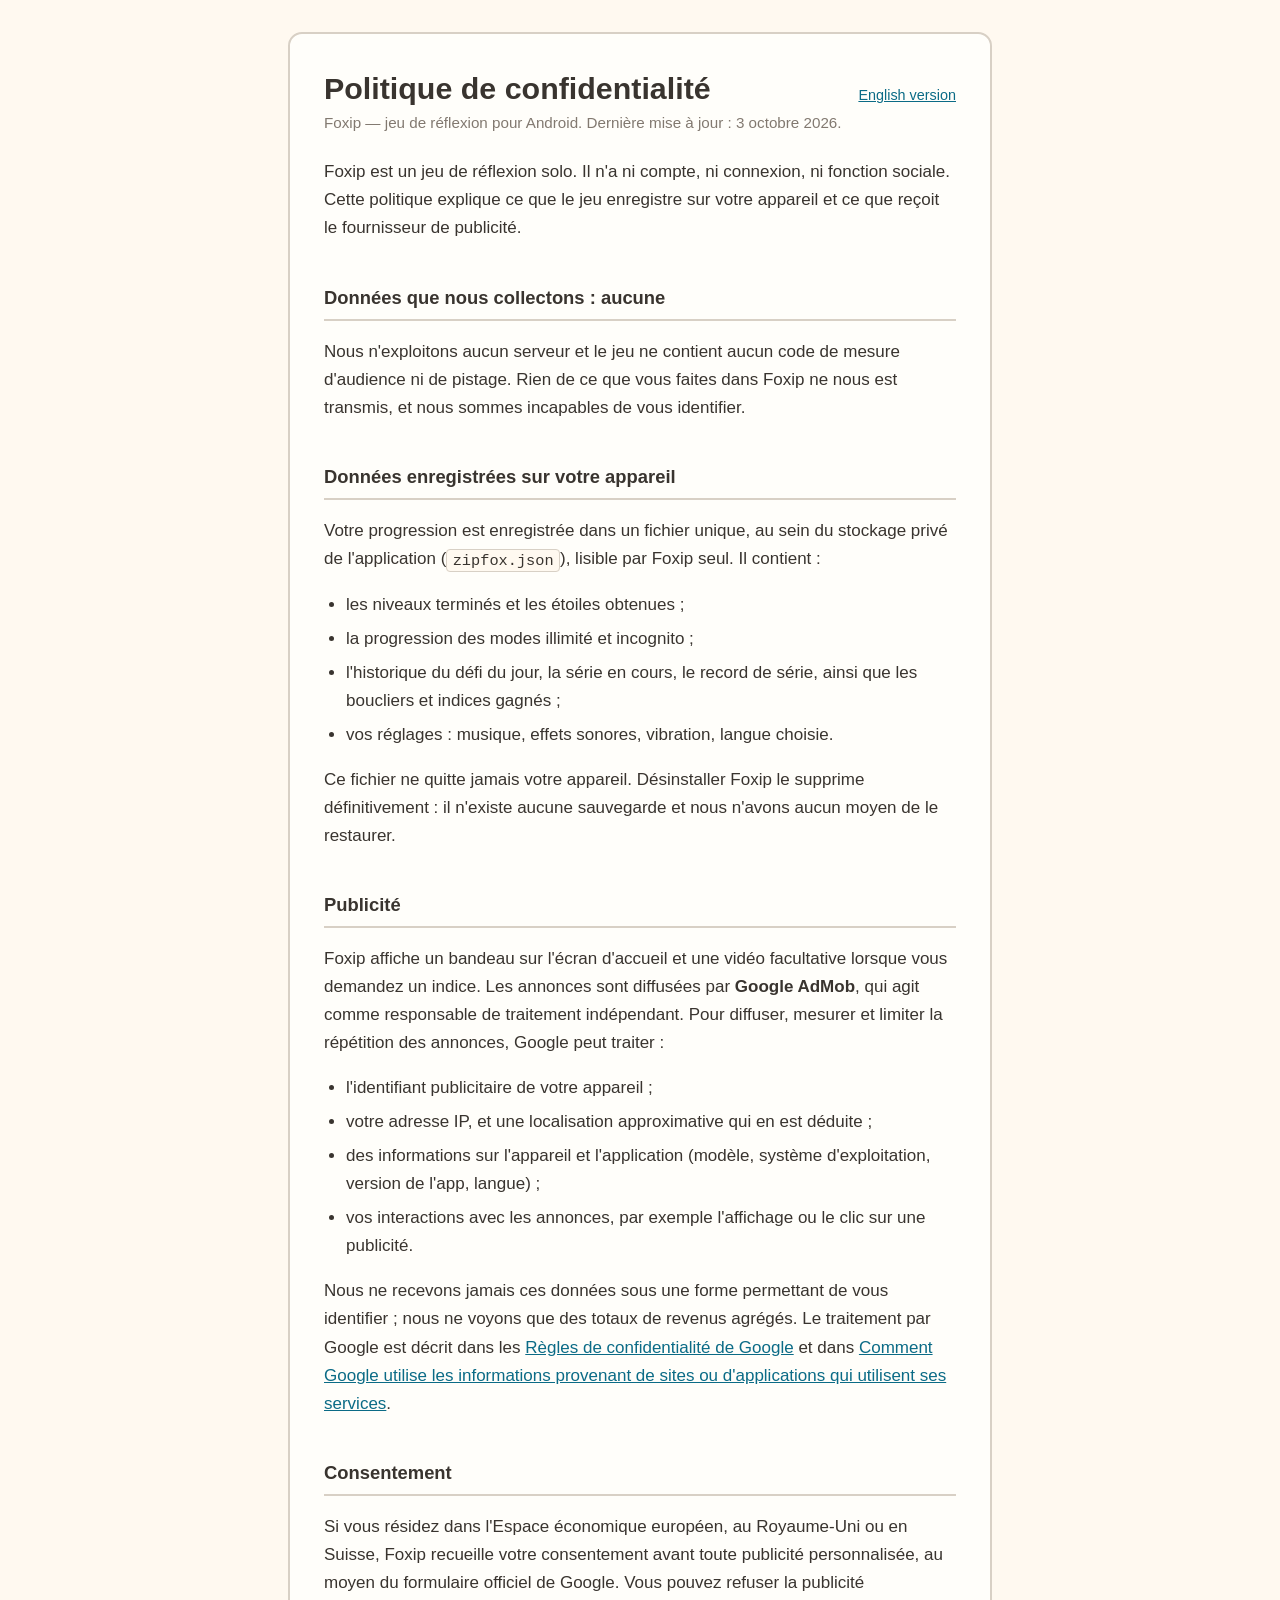
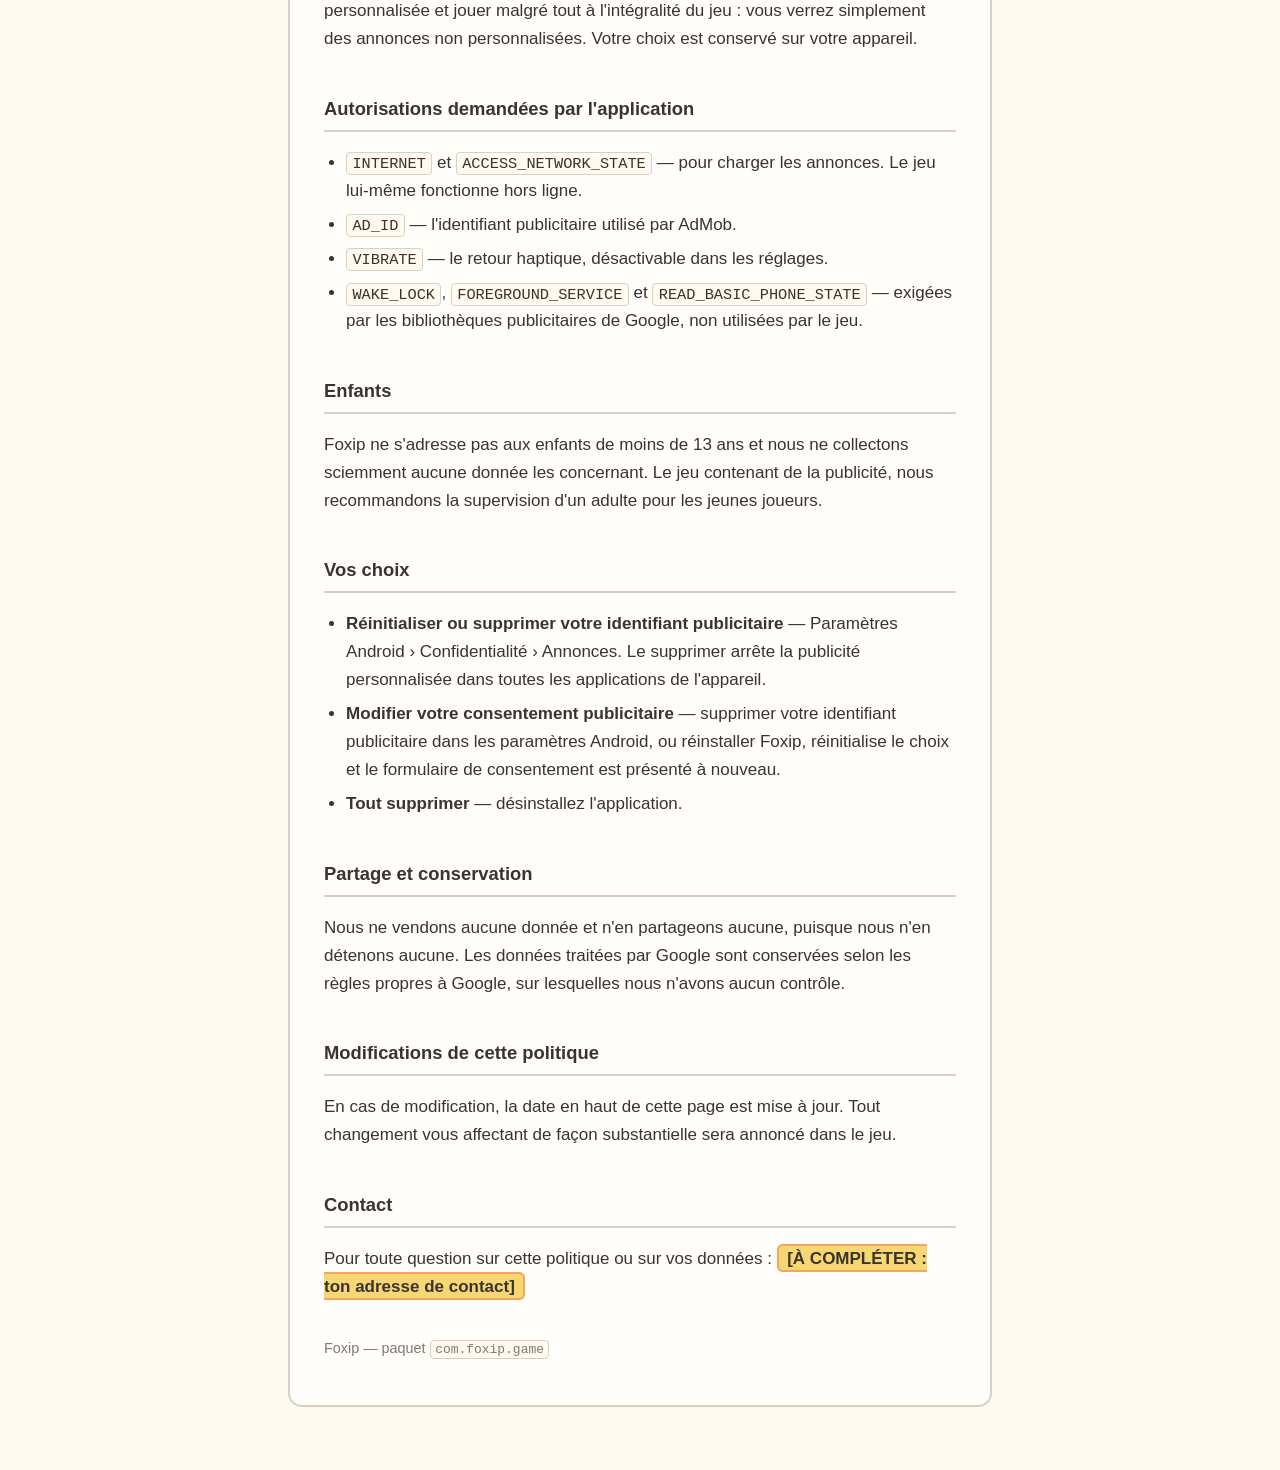
==== fr.html @ a5d24ade "Add files via upload" ====
<!doctype html>
<html lang="fr">
<head>
<meta charset="utf-8">
<meta name="viewport" content="width=device-width, initial-scale=1">
<title>Foxip — Politique de confidentialité</title>
<link rel="stylesheet" href="style.css">
</head>
<body>
<main>
  <p class="lang"><a href="index.html">English version</a></p>
  <h1>Politique de confidentialité</h1>
  <p class="date">Foxip — jeu de réflexion pour Android. Dernière mise à jour :
  3 octobre 2026.</p>

  <p>Foxip est un jeu de réflexion solo. Il n'a ni compte, ni connexion, ni
  fonction sociale. Cette politique explique ce que le jeu enregistre sur votre
  appareil et ce que reçoit le fournisseur de publicité.</p>

  <h2>Données que nous collectons : aucune</h2>
  <p>Nous n'exploitons aucun serveur et le jeu ne contient aucun code de mesure
  d'audience ni de pistage. Rien de ce que vous faites dans Foxip ne nous est
  transmis, et nous sommes incapables de vous identifier.</p>

  <h2>Données enregistrées sur votre appareil</h2>
  <p>Votre progression est enregistrée dans un fichier unique, au sein du
  stockage privé de l'application (<code>zipfox.json</code>), lisible par Foxip
  seul. Il contient :</p>
  <ul>
    <li>les niveaux terminés et les étoiles obtenues ;</li>
    <li>la progression des modes illimité et incognito ;</li>
    <li>l'historique du défi du jour, la série en cours, le record de série,
        ainsi que les boucliers et indices gagnés ;</li>
    <li>vos réglages : musique, effets sonores, vibration, langue choisie.</li>
  </ul>
  <p>Ce fichier ne quitte jamais votre appareil. Désinstaller Foxip le supprime
  définitivement : il n'existe aucune sauvegarde et nous n'avons aucun moyen de
  le restaurer.</p>

  <h2>Publicité</h2>
  <p>Foxip affiche un bandeau sur l'écran d'accueil et une vidéo facultative
  lorsque vous demandez un indice. Les annonces sont diffusées par
  <strong>Google AdMob</strong>, qui agit comme responsable de traitement
  indépendant. Pour diffuser, mesurer et limiter la répétition des annonces,
  Google peut traiter :</p>
  <ul>
    <li>l'identifiant publicitaire de votre appareil ;</li>
    <li>votre adresse IP, et une localisation approximative qui en est
        déduite ;</li>
    <li>des informations sur l'appareil et l'application (modèle, système
        d'exploitation, version de l'app, langue) ;</li>
    <li>vos interactions avec les annonces, par exemple l'affichage ou le clic
        sur une publicité.</li>
  </ul>
  <p>Nous ne recevons jamais ces données sous une forme permettant de vous
  identifier ; nous ne voyons que des totaux de revenus agrégés. Le traitement
  par Google est décrit dans les
  <a href="https://policies.google.com/privacy">Règles de confidentialité de
  Google</a> et dans
  <a href="https://policies.google.com/technologies/partner-sites">Comment
  Google utilise les informations provenant de sites ou d'applications qui
  utilisent ses services</a>.</p>

  <h2>Consentement</h2>
  <p>Si vous résidez dans l'Espace économique européen, au Royaume-Uni ou en
  Suisse, Foxip recueille votre consentement avant toute publicité personnalisée,
  au moyen du formulaire officiel de Google. Vous pouvez refuser la publicité
  personnalisée et jouer malgré tout à l'intégralité du jeu : vous verrez
  simplement des annonces non personnalisées. Votre choix est conservé sur votre
  appareil.</p>

  <h2>Autorisations demandées par l'application</h2>
  <ul>
    <li><code>INTERNET</code> et <code>ACCESS_NETWORK_STATE</code> — pour
        charger les annonces. Le jeu lui-même fonctionne hors ligne.</li>
    <li><code>AD_ID</code> — l'identifiant publicitaire utilisé par AdMob.</li>
    <li><code>VIBRATE</code> — le retour haptique, désactivable dans les
        réglages.</li>
    <li><code>WAKE_LOCK</code>, <code>FOREGROUND_SERVICE</code> et
        <code>READ_BASIC_PHONE_STATE</code> — exigées par les bibliothèques
        publicitaires de Google, non utilisées par le jeu.</li>
  </ul>

  <h2>Enfants</h2>
  <p>Foxip ne s'adresse pas aux enfants de moins de 13 ans et nous ne collectons
  sciemment aucune donnée les concernant. Le jeu contenant de la publicité, nous
  recommandons la supervision d'un adulte pour les jeunes joueurs.</p>

  <h2>Vos choix</h2>
  <ul>
    <li><strong>Réinitialiser ou supprimer votre identifiant publicitaire</strong>
        — Paramètres Android › Confidentialité › Annonces. Le supprimer arrête la
        publicité personnalisée dans toutes les applications de l'appareil.</li>
    <li><strong>Modifier votre consentement publicitaire</strong> — supprimer
        votre identifiant publicitaire dans les paramètres Android, ou
        réinstaller Foxip, réinitialise le choix et le formulaire de
        consentement est présenté à nouveau.</li>
    <li><strong>Tout supprimer</strong> — désinstallez l'application.</li>
  </ul>

  <h2>Partage et conservation</h2>
  <p>Nous ne vendons aucune donnée et n'en partageons aucune, puisque nous n'en
  détenons aucune. Les données traitées par Google sont conservées selon les
  règles propres à Google, sur lesquelles nous n'avons aucun contrôle.</p>

  <h2>Modifications de cette politique</h2>
  <p>En cas de modification, la date en haut de cette page est mise à jour. Tout
  changement vous affectant de façon substantielle sera annoncé dans le jeu.</p>

  <h2>Contact</h2>
  <p>Pour toute question sur cette politique ou sur vos données :
  <span class="todo">[À COMPLÉTER : ton adresse de contact]</span></p>

  <footer>Foxip — paquet <code>com.foxip.game</code></footer>
</main>
</body>
</html>
---- style.css ----
:root {
  --bg: #FFF9F0;
  --card: #FFFEFA;
  --line: #D8D0C5;
  --text: #39342F;
  --text2: #827970;
  --accent: #F5A65B;
}
* { box-sizing: border-box; }
body {
  margin: 0;
  padding: 32px 16px 64px;
  background: var(--bg);
  color: var(--text);
  font: 17px/1.65 -apple-system, "Segoe UI", Roboto, Helvetica, Arial, sans-serif;
}
main {
  max-width: 44rem;
  margin: 0 auto;
  background: var(--card);
  border: 2px solid var(--line);
  border-radius: 14px;
  padding: 36px 34px 44px;
}
h1 { font-size: 1.9rem; line-height: 1.2; margin: 0 0 4px; }
h2 {
  font-size: 1.15rem;
  margin: 2.2em 0 .5em;
  padding-bottom: .3em;
  border-bottom: 2px solid var(--line);
}
.date { color: var(--text2); font-size: .95rem; margin: 0 0 1.5em; }
.lang { float: right; font-size: .9rem; }
a { color: #0b6b86; }
ul { padding-left: 1.3em; }
li { margin: .35em 0; }
code {
  background: var(--bg);
  border: 1px solid var(--line);
  border-radius: 4px;
  padding: .1em .35em;
  font-size: .9em;
}
.todo {
  background: #F7D774;
  border: 2px solid var(--accent);
  border-radius: 6px;
  padding: .15em .5em;
  font-weight: 700;
}
footer { color: var(--text2); font-size: .9rem; margin-top: 2.5em; }
@media (max-width: 480px) {
  body { padding: 16px 12px 48px; }
  main { padding: 24px 20px 32px; border-radius: 10px; }
}
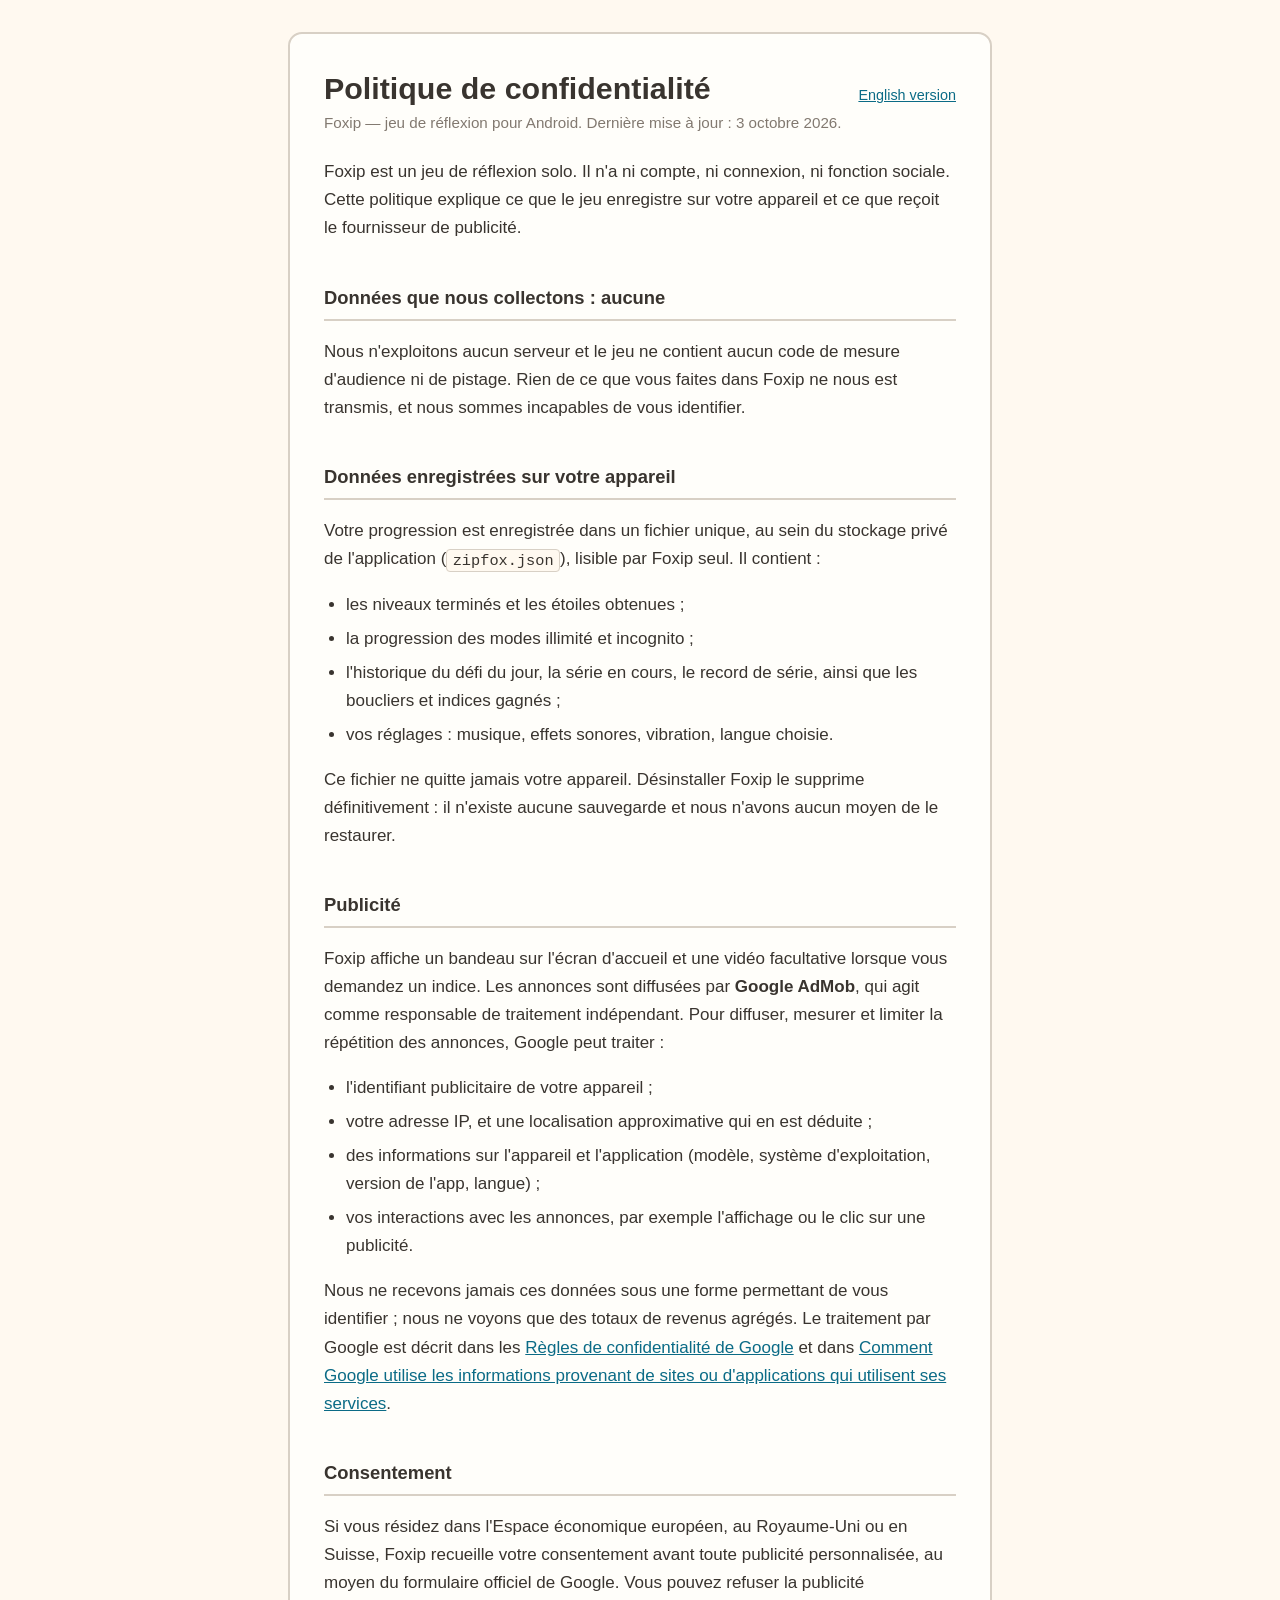
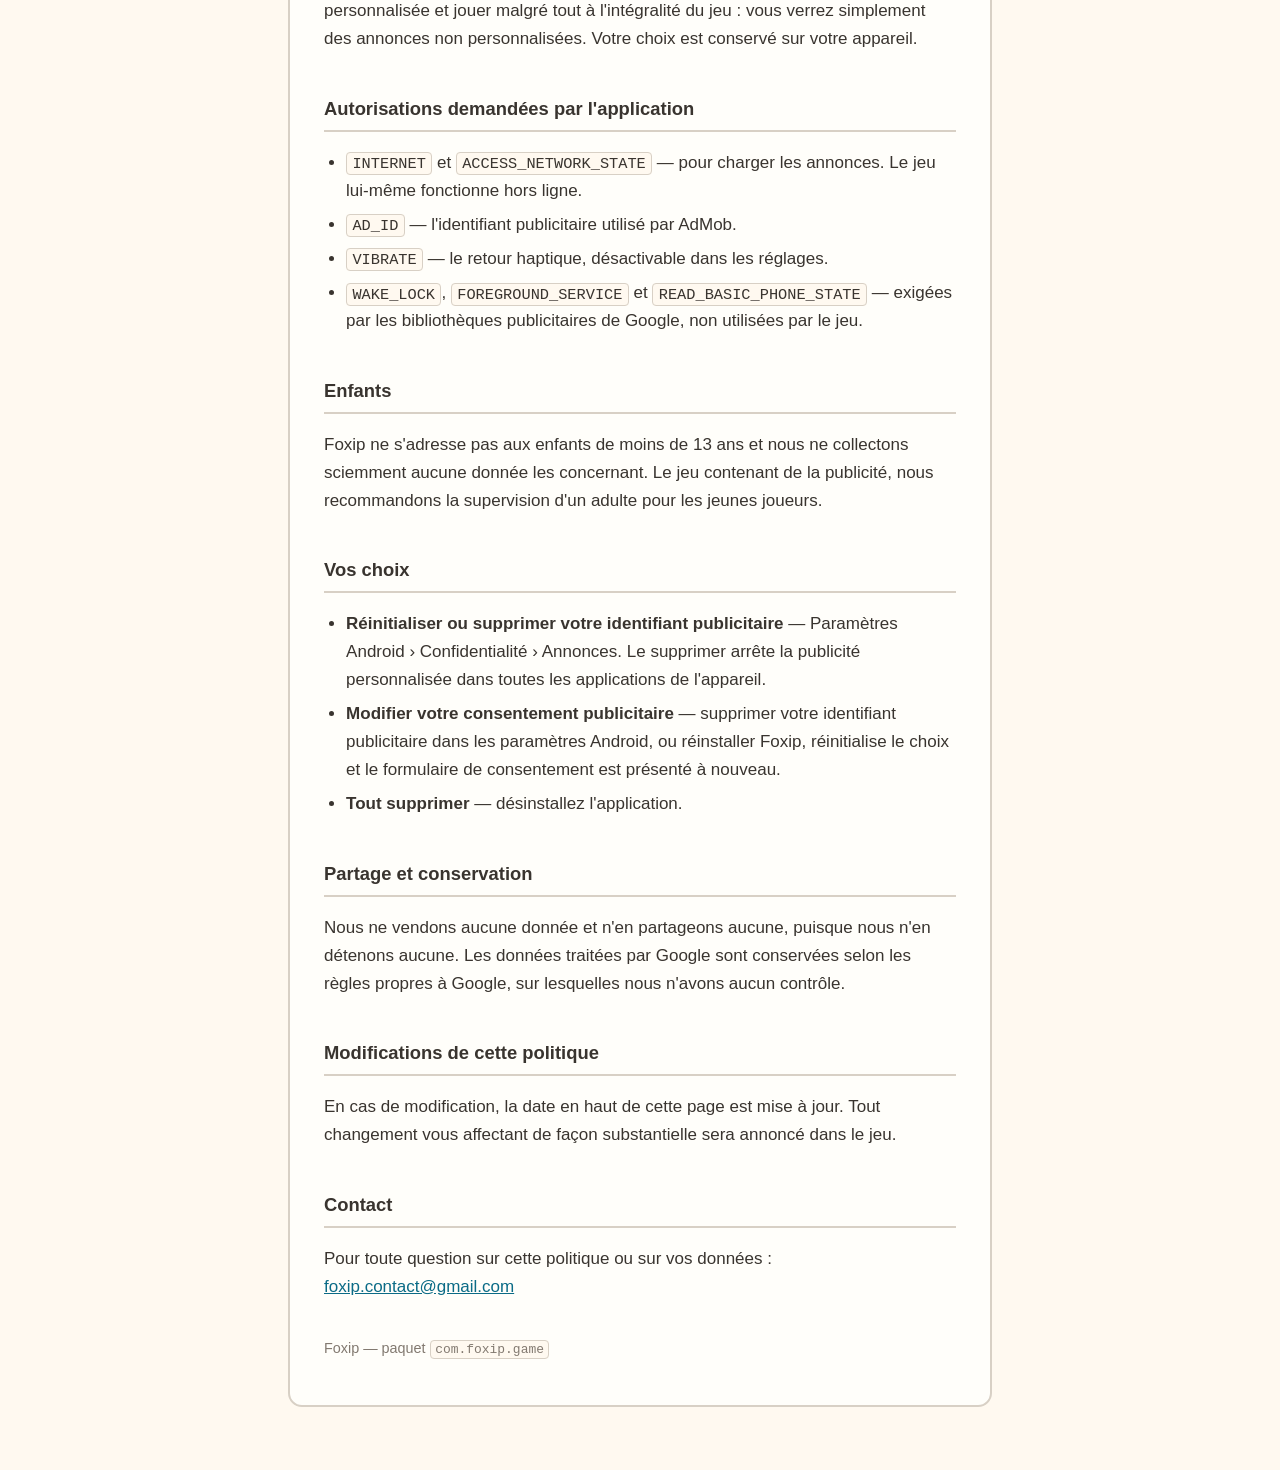
==== commit 2ec5f08c: "Add files via upload" ====
--- a/fr.html
+++ b/fr.html
@@ -109,7 +109,7 @@
 
   <h2>Contact</h2>
   <p>Pour toute question sur cette politique ou sur vos données :
-  <span class="todo">[À COMPLÉTER : ton adresse de contact]</span></p>
+  <a href="mailto:foxip.contact@gmail.com">foxip.contact@gmail.com</a></p>
 
   <footer>Foxip — paquet <code>com.foxip.game</code></footer>
 </main>
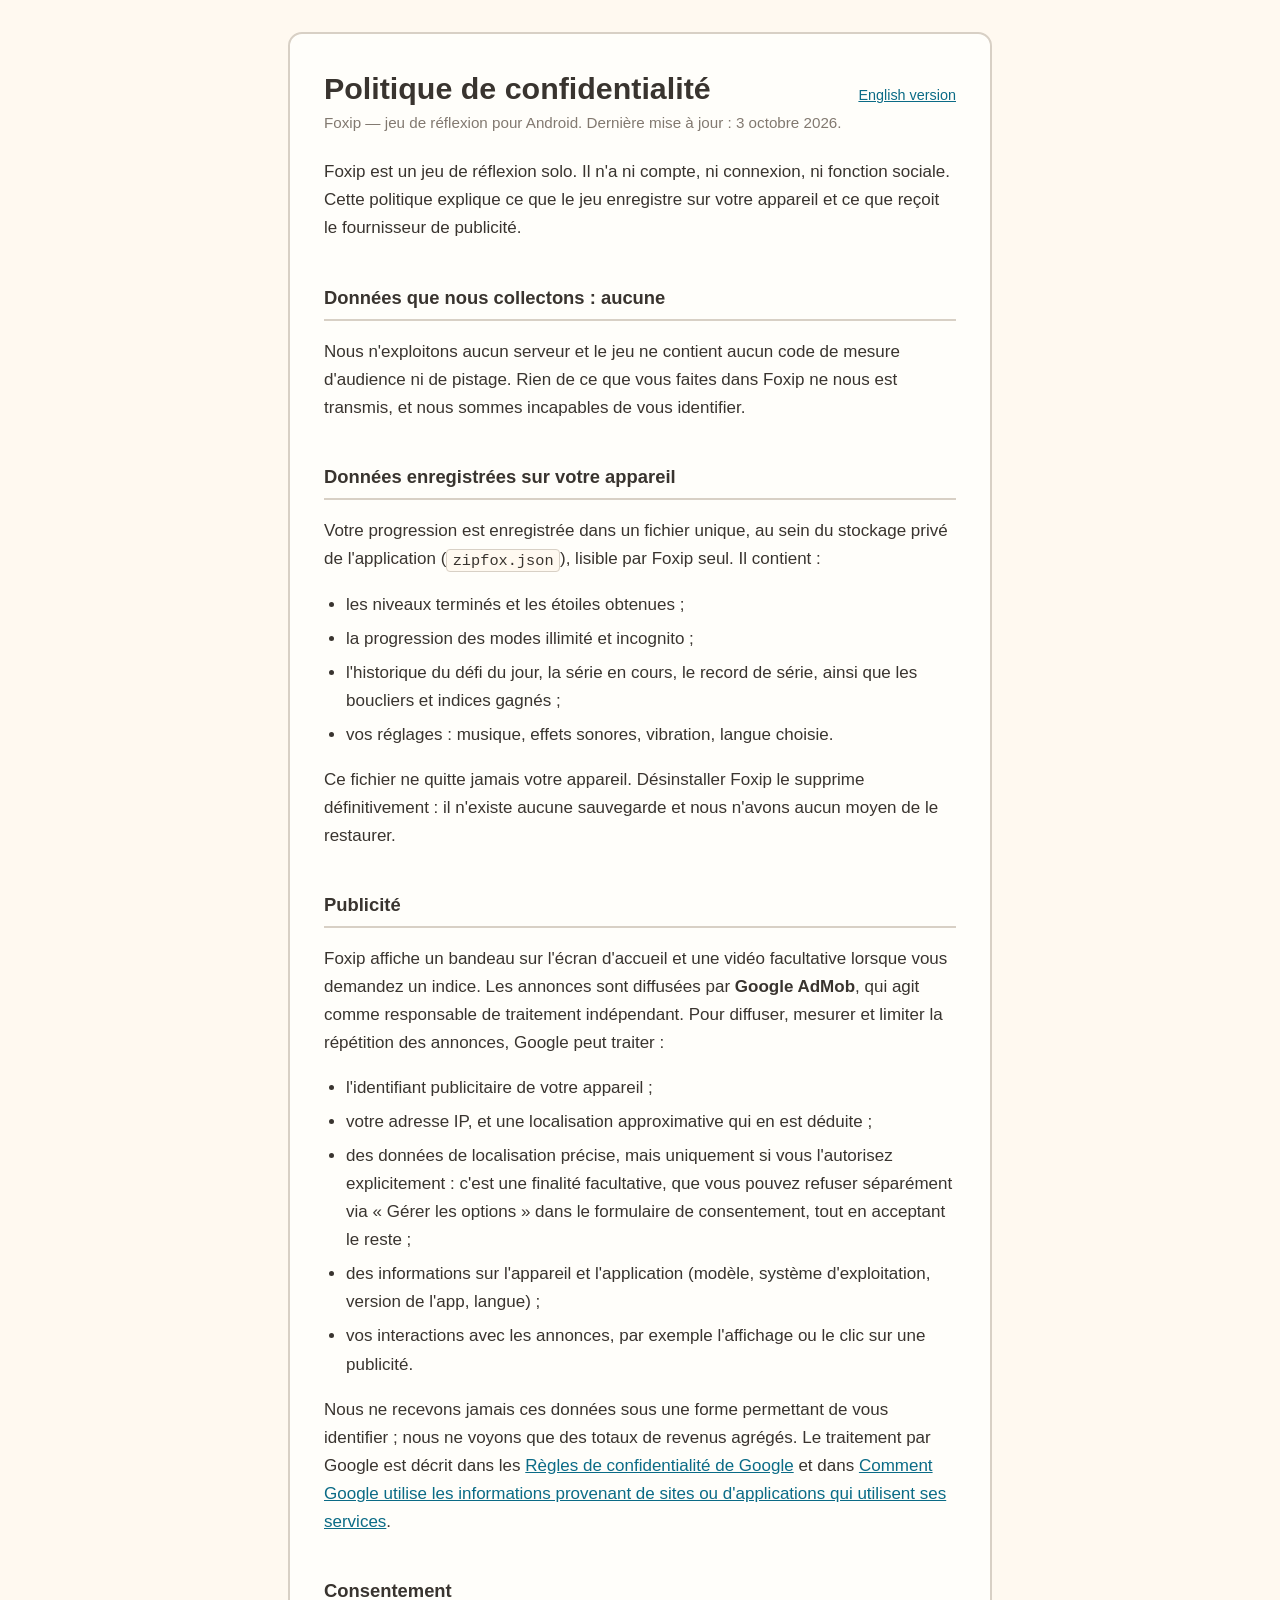
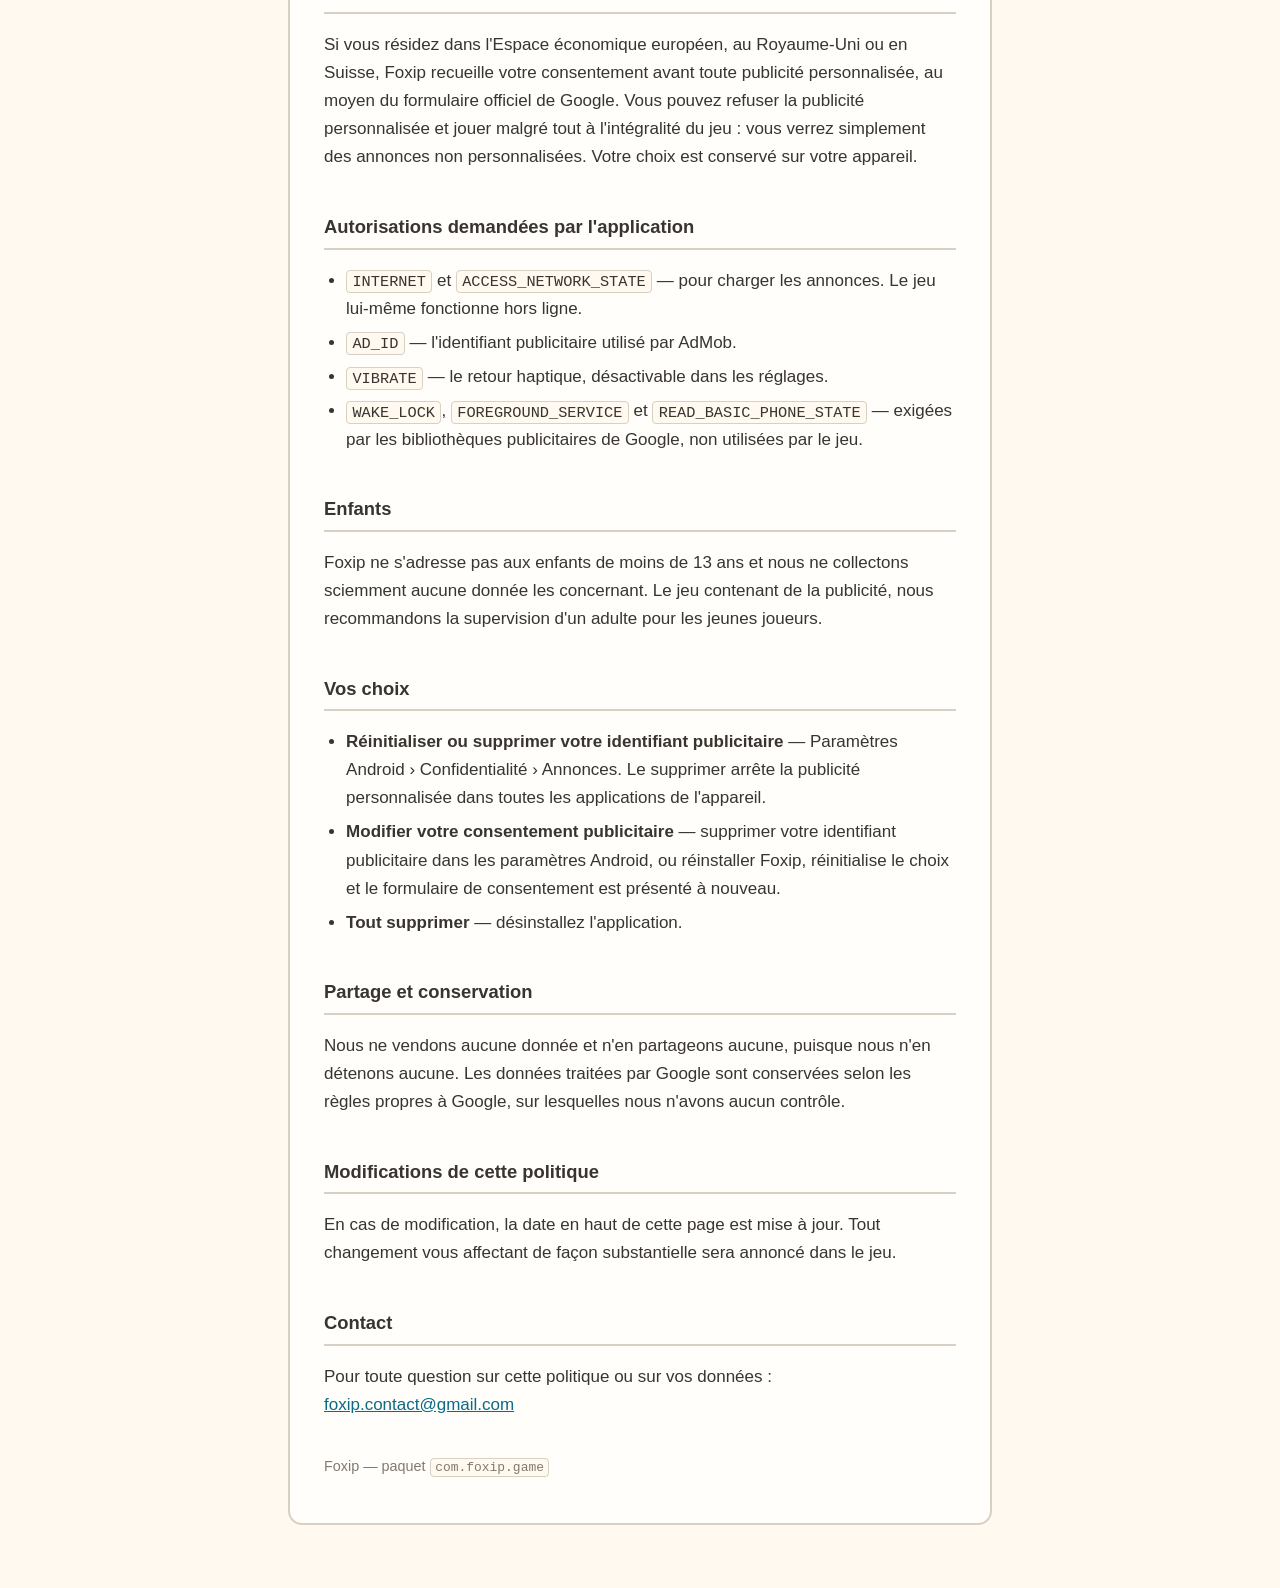
==== commit fac5eeba: "Add files via upload" ====
--- a/fr.html
+++ b/fr.html
@@ -47,6 +47,10 @@
     <li>l'identifiant publicitaire de votre appareil ;</li>
     <li>votre adresse IP, et une localisation approximative qui en est
         déduite ;</li>
+    <li>des données de localisation précise, mais uniquement si vous l'autorisez
+        explicitement : c'est une finalité facultative, que vous pouvez refuser
+        séparément via «&nbsp;Gérer les options&nbsp;» dans le formulaire de
+        consentement, tout en acceptant le reste ;</li>
     <li>des informations sur l'appareil et l'application (modèle, système
         d'exploitation, version de l'app, langue) ;</li>
     <li>vos interactions avec les annonces, par exemple l'affichage ou le clic
